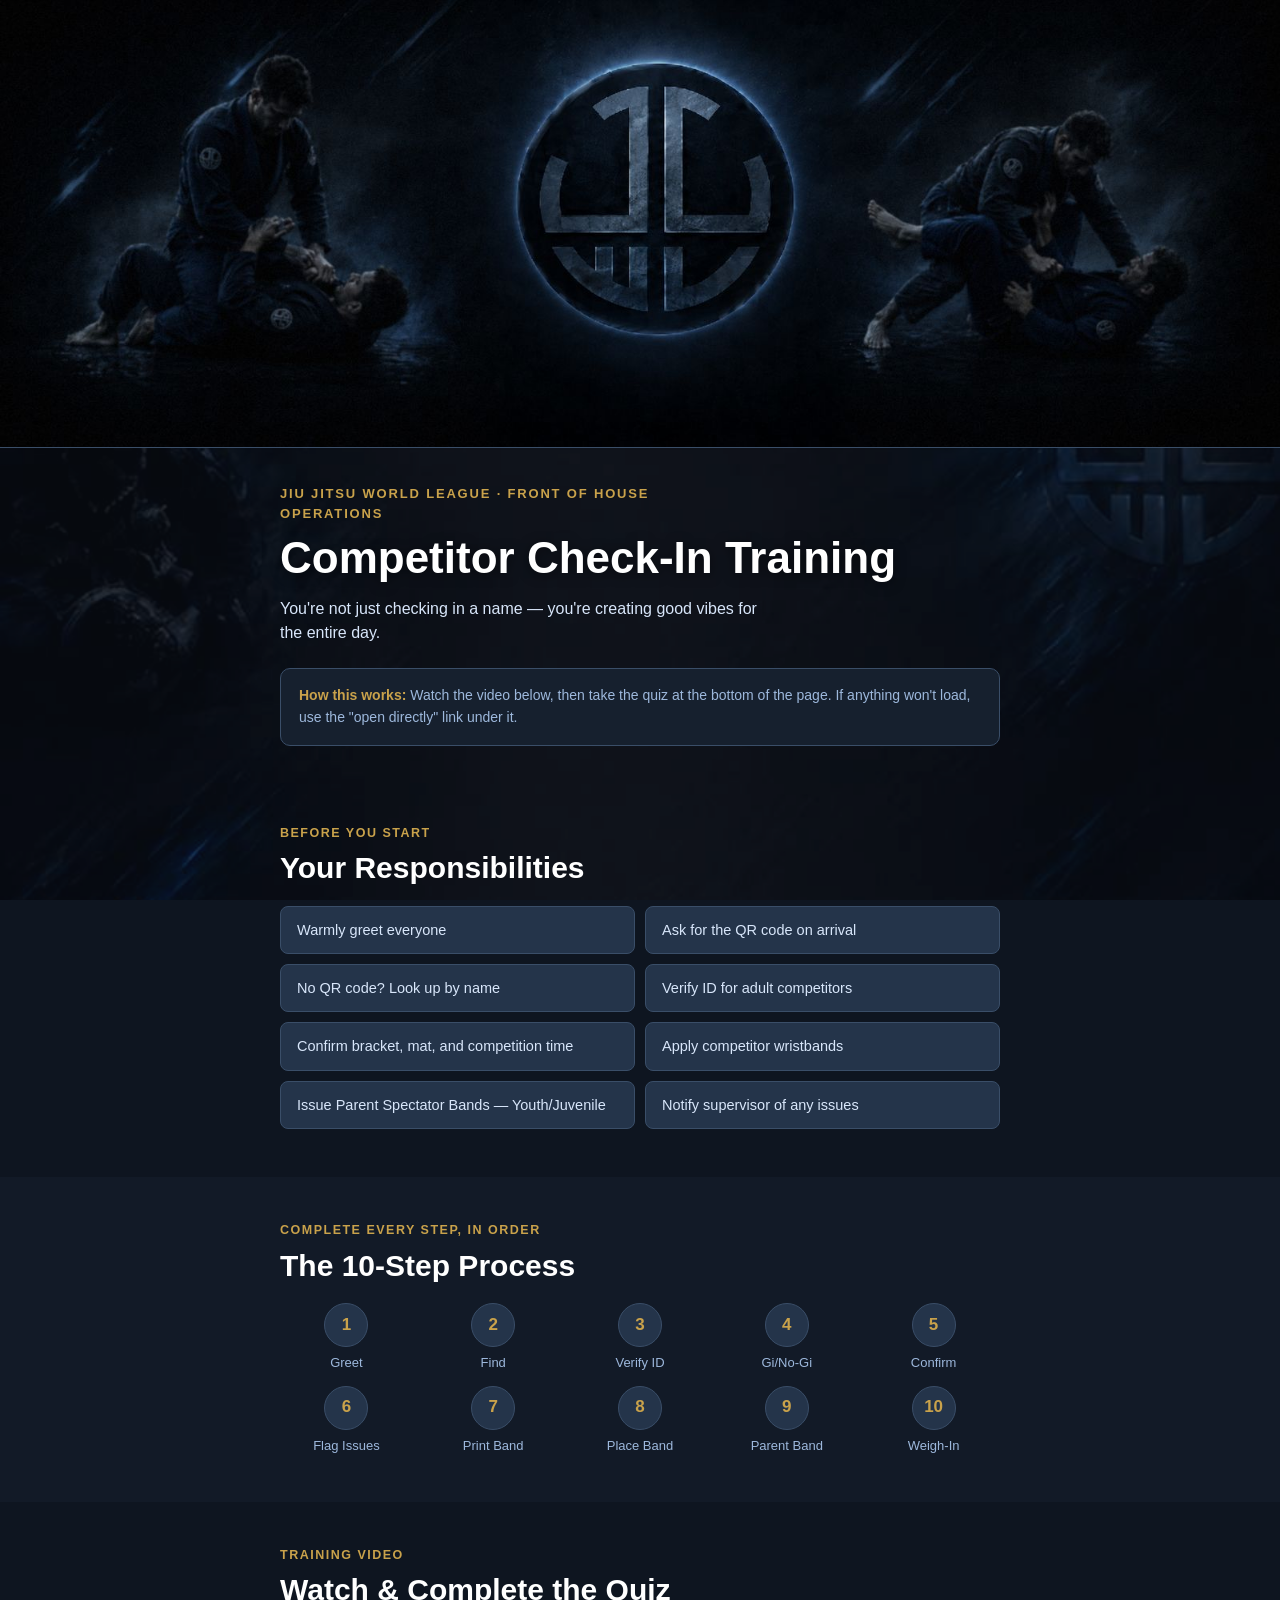
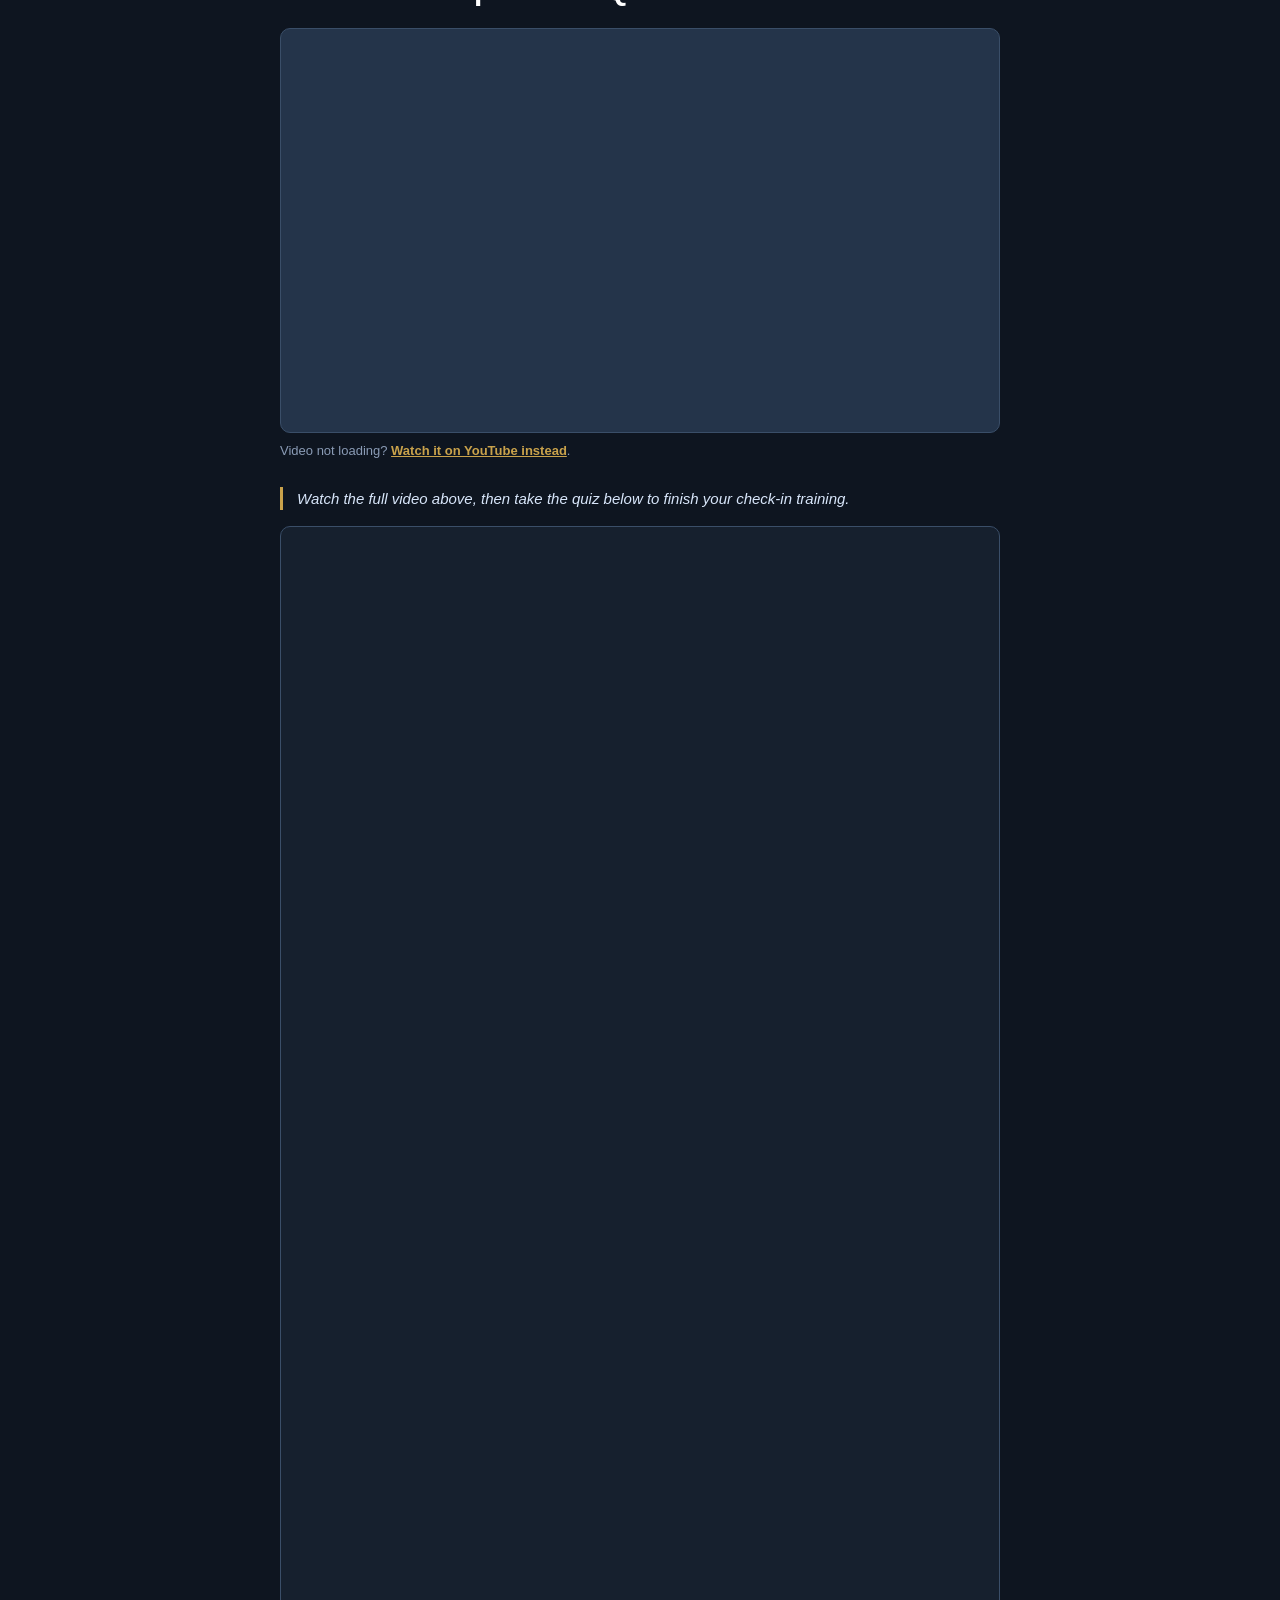
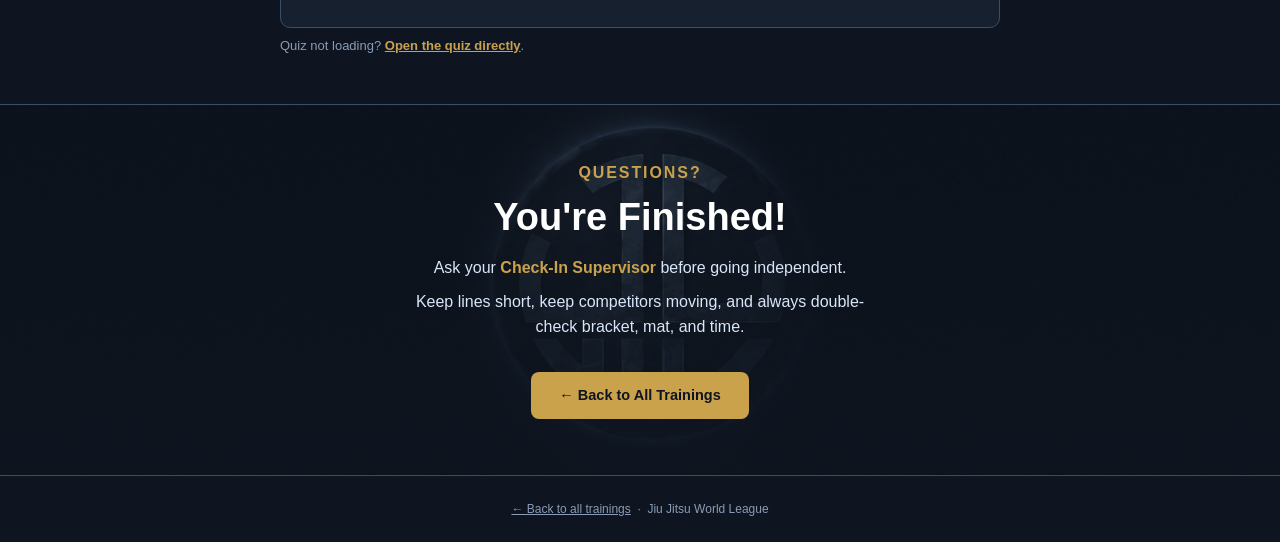
==== checkin.html @ 496cf8bf "Webtraining" ====
<!DOCTYPE html>
<html lang="en">
<head>
<meta charset="UTF-8">
<meta name="viewport" content="width=device-width, initial-scale=1.0">
<title>Competitor Check-In Training — JJWL</title>
<meta name="robots" content="noindex, nofollow">
<link rel="icon" href="assets/img/logo.png">
<link rel="stylesheet" href="assets/css/style.css">

<!--
  ============================================================
  BEFORE PUBLISHING — 2 things to paste in (search for "PASTE"):
  1. PASTE_YOUTUBE_ID   — the ID from the YouTube video URL
     (youtube.com/watch?v=THIS_PART)
  2. PASTE_FORM_ID       — from the Google Form's share link
     Form > Send > Link icon copies something like:
     https://docs.google.com/forms/d/e/1FAIpQLSxxxxxxx/viewform
     The long string after /d/e/ and before /viewform is the ID.

  This training only has ONE video and ONE quiz (not three, like
  Runners/Scorekeeper), so there's no sticky part-tracker here.
  ============================================================
-->
</head>
<body>

<div class="masthead" role="img" aria-label="Jiu Jitsu World League"></div>

<!-- ============ HERO ============ -->
<header class="hero">
  <div class="wrap">
    <p class="eyebrow">Jiu Jitsu World League · Front of House Operations</p>
    <h1>Competitor Check-In Training</h1>
    <p>You're not just checking in a name — you're creating good vibes for the entire day.</p>
    <div class="how">
      <strong>How this works:</strong> Watch the video below, then take the quiz at the bottom of the page. If anything won't load, use the "open directly" link under it.
    </div>
  </div>
</header>

<!-- ============ RESPONSIBILITIES ============ -->
<section class="section" id="responsibilities">
  <div class="wrap">
    <p class="eyebrow">Before You Start</p>
    <h2>Your Responsibilities</h2>

    <ul class="resp-list">
      <li>Warmly greet everyone</li>
      <li>Ask for the QR code on arrival</li>
      <li>No QR code? Look up by name</li>
      <li>Verify ID for adult competitors</li>
      <li>Confirm bracket, mat, and competition time</li>
      <li>Apply competitor wristbands</li>
      <li>Issue Parent Spectator Bands — Youth/Juvenile</li>
      <li>Notify supervisor of any issues</li>
    </ul>
  </div>
</section>

<!-- ============ 10-STEP PROCESS ============ -->
<section class="section tint" id="process">
  <div class="wrap">
    <p class="eyebrow">Complete Every Step, In Order</p>
    <h2>The 10-Step Process</h2>

    <div class="step-grid">
      <div class="step-item"><div class="step-num">1</div><div class="step-label">Greet</div></div>
      <div class="step-item"><div class="step-num">2</div><div class="step-label">Find</div></div>
      <div class="step-item"><div class="step-num">3</div><div class="step-label">Verify ID</div></div>
      <div class="step-item"><div class="step-num">4</div><div class="step-label">Gi/No-Gi</div></div>
      <div class="step-item"><div class="step-num">5</div><div class="step-label">Confirm</div></div>
      <div class="step-item"><div class="step-num">6</div><div class="step-label">Flag Issues</div></div>
      <div class="step-item"><div class="step-num">7</div><div class="step-label">Print Band</div></div>
      <div class="step-item"><div class="step-num">8</div><div class="step-label">Place Band</div></div>
      <div class="step-item"><div class="step-num">9</div><div class="step-label">Parent Band</div></div>
      <div class="step-item"><div class="step-num">10</div><div class="step-label">Weigh-In</div></div>
    </div>
  </div>
</section>

<!-- ============ VIDEO + QUIZ ============ -->
<section class="section" id="training">
  <div class="wrap">
    <p class="eyebrow">Training Video</p>
    <h2>Watch &amp; Complete the Quiz</h2>

    <div class="media">
      <iframe
        src="https://www.youtube.com/embed/PASTE_YOUTUBE_ID"
        title="JJWL Competitor Check-In Training"
        loading="lazy"
        allow="accelerometer; autoplay; clipboard-write; encrypted-media; gyroscope; picture-in-picture"
        allowfullscreen>
      </iframe>
    </div>
    <p class="fallback">Video not loading? <a href="https://youtu.be/PASTE_YOUTUBE_ID" target="_blank" rel="noopener">Watch it on YouTube instead</a>.</p>

    <p class="prompt">Watch the full video above, then take the quiz below to finish your check-in training.</p>

    <div class="quiz-wrap">
      <iframe
        src="https://docs.google.com/forms/d/e/1FAIpQLSeArsvNrVSuJvgzMQ-HZOB-FztEDygBgOSZ3XLzz6iSzv5R9w/viewform?embedded=true"
        title="JJWL Competitor Check-In Training quiz"
        loading="lazy">
        Loading…
      </iframe>
    </div>
    <p class="fallback">Quiz not loading? <a href="https://docs.google.com/forms/d/e/1FAIpQLSeArsvNrVSuJvgzMQ-HZOB-FztEDygBgOSZ3XLzz6iSzv5R9w/viewform" target="_blank" rel="noopener">Open the quiz directly</a>.</p>
  </div>
</section>

<!-- ============ CLOSING BANNER ============ -->
<section class="closing" id="finished">
  <p class="eyebrow">Questions?</p>
  <h2>You're Finished!</h2>
  <p>Ask your <span class="contact">Check-In Supervisor</span> before going independent.</p>
  <p>Keep lines short, keep competitors moving, and always double-check bracket, mat, and time.</p>
  <a class="back-btn" href="index.html">← Back to All Trainings</a>
</section>

<footer>
  <a href="index.html">← Back to all trainings</a> &nbsp;·&nbsp; Jiu Jitsu World League
</footer>

</body>
</html>
---- assets/css/style.css ----
/* ============================================================
   JJWL TRAINING — SHARED STYLESHEET
   Palette pulled directly from Runners_Training_Final_Final.pptx
   Update colors/fonts here once; every page picks it up.
   ============================================================ */

:root{
  --bg-deepest: #0E1520;
  --bg-panel:   #16202E;
  --bg-panel2:  #24344A;
  --line:       #3A4E68;

  --gold:       #C9A24B;
  --gold-dim:   #6A5A32;

  --text-ice:    #D8E6FA;
  --text-steel:  #9DB8DC;
  --text-steel2: #8A9BB5;
  --white:       #FFFFFF;

  --success: #6FC5A0;
  --danger:  #E06B6B;

  --max: 760px;
  --font: -apple-system, BlinkMacSystemFont, "Segoe UI", Arial, Helvetica, sans-serif;
}

*{ box-sizing: border-box; }
html{ scroll-behavior: smooth; }
@media (prefers-reduced-motion: reduce){
  html{ scroll-behavior: auto; }
  *{ animation: none !important; transition: none !important; }
}

body{
  margin: 0;
  font-family: var(--font);
  color: var(--text-steel);
  background: var(--bg-deepest);
  line-height: 1.55;
}

/* atmospheric fixed texture behind everything */
body::before{
  content: "";
  position: fixed;
  inset: 0;
  background-image: url("../img/bg-texture.jpg");
  background-size: cover;
  background-position: center;
  background-attachment: fixed;
  opacity: 0.55;
  z-index: -1;
}

a{ color: var(--gold); }
a:focus-visible, button:focus-visible{
  outline: 3px solid var(--gold);
  outline-offset: 2px;
}

img, iframe{ max-width: 100%; }

.wrap{
  max-width: var(--max);
  margin: 0 auto;
  padding: 0 20px;
}

/* ---------- sticky progress tracker ---------- */
.tracker{
  position: sticky;
  top: 0;
  z-index: 50;
  background: rgba(14, 21, 32, 0.94);
  backdrop-filter: blur(6px);
  border-bottom: 1px solid var(--line);
  padding: 10px 16px;
  display: flex;
  align-items: center;
  justify-content: center;
  gap: 6px;
}
.tracker-inner{
  display: flex;
  align-items: center;
  gap: 6px;
  max-width: var(--max);
  width: 100%;
}
.tracker-step{
  flex: 1;
  display: flex;
  align-items: center;
  gap: 6px;
  text-decoration: none;
}
.tracker-dot{
  width: 22px;
  height: 22px;
  min-width: 22px;
  border-radius: 50%;
  background: var(--bg-panel2);
  border: 2px solid var(--line);
  display: flex;
  align-items: center;
  justify-content: center;
  font-size: 11px;
  font-weight: 700;
  color: var(--text-steel2);
}
.tracker-step.active .tracker-dot,
.tracker-step.done .tracker-dot{
  background: var(--gold);
  border-color: var(--gold);
  color: var(--bg-deepest);
}
.tracker-label{
  font-size: 11px;
  font-weight: 700;
  letter-spacing: 0.06em;
  color: var(--text-steel2);
  text-transform: uppercase;
  display: none;
}
.tracker-step.active .tracker-label{ color: var(--white); }
.tracker-line{
  flex: 1;
  height: 2px;
  background: var(--line);
  min-width: 12px;
}
.tracker-line.done{ background: var(--gold); }

@media (min-width: 560px){
  .tracker-label{ display: inline; }
}

/* ---------- masthead / banner ---------- */
.masthead{
  width: 100%;
  aspect-ratio: 1600 / 560;
  background-image: url("../img/banner.jpg");
  background-size: cover;
  background-position: center;
  border-bottom: 1px solid var(--line);
}

/* ---------- hero ---------- */
.hero{
  padding: 36px 20px 34px;
}
.hero .eyebrow{
  color: var(--gold);
  font-size: 13px;
  font-weight: 700;
  letter-spacing: 0.14em;
  text-transform: uppercase;
  margin: 0 0 10px;
}
.hero h1{
  color: var(--white);
  font-size: clamp(30px, 6vw, 44px);
  font-weight: 800;
  line-height: 1.1;
  margin: 0 0 14px;
  text-shadow: 0 2px 12px rgba(0,0,0,0.5);
}
.hero p{
  color: var(--text-ice);
  font-size: 16px;
  max-width: 56ch;
  margin: 0 0 8px;
}
.hero .how{
  margin-top: 22px;
  padding: 16px 18px;
  background: var(--bg-panel);
  border: 1px solid var(--line);
  border-radius: 10px;
  color: var(--text-steel);
  font-size: 14px;
}
.hero .how strong{ color: var(--gold); }

/* ---------- section ---------- */
.section{ padding: 44px 20px 48px; }
.section.tint{ background: rgba(22, 32, 46, 0.55); }

.eyebrow{
  color: var(--gold);
  font-weight: 800;
  letter-spacing: 0.12em;
  text-transform: uppercase;
  font-size: 12.5px;
  margin: 0 0 8px;
}
h2{
  color: var(--white);
  font-size: clamp(24px, 4.5vw, 30px);
  font-weight: 800;
  margin: 0 0 20px;
  line-height: 1.15;
}

.objectives{
  background: var(--bg-panel2);
  border: 1px solid var(--line);
  border-radius: 10px;
  padding: 18px 20px;
  margin: 0 0 24px;
}
.objectives p{
  margin: 0 0 10px;
  font-weight: 700;
  color: var(--white);
  font-size: 14.5px;
}
.objectives ul{
  margin: 0;
  padding-left: 20px;
}
.objectives li{
  margin-bottom: 6px;
  font-size: 15px;
  color: var(--text-ice);
}
.objectives li::marker{ color: var(--gold); }
.objectives li:last-child{ margin-bottom: 0; }

/* ---------- media embeds ---------- */
.media{
  position: relative;
  width: 100%;
  aspect-ratio: 16 / 9;
  background: var(--bg-panel2);
  border: 1px solid var(--line);
  border-radius: 10px;
  overflow: hidden;
}
.media iframe{
  position: absolute;
  inset: 0;
  width: 100%;
  height: 100%;
  border: 0;
}
.fallback{
  font-size: 13px;
  color: var(--text-steel2);
  margin: 8px 0 0;
}
.fallback a{ font-weight: 700; }

.prompt{
  margin: 26px 0 16px;
  font-style: italic;
  color: var(--text-ice);
  font-size: 15px;
  padding-left: 14px;
  border-left: 3px solid var(--gold);
}

.quiz-wrap{
  border: 1px solid var(--line);
  border-radius: 10px;
  overflow: hidden;
  background: var(--bg-panel);
}
.quiz-wrap iframe{
  display: block;
  width: 100%;
  height: 1100px;
  border: 0;
}

/* ---------- closing banner ---------- */
.closing{
  padding: 56px 20px;
  text-align: center;
  background-image: linear-gradient(180deg, rgba(14,21,32,0.72), rgba(14,21,32,0.9)), url("../img/closing-bg.jpg");
  background-size: cover, cover;
  background-position: center, center;
  border-top: 1px solid var(--line);
}
.closing .eyebrow{ color: var(--gold); }
.closing h2{
  color: var(--white);
  font-size: clamp(28px, 6vw, 38px);
  margin: 4px 0 16px;
}
.closing p{
  color: var(--text-ice);
  max-width: 52ch;
  margin: 0 auto 10px;
  font-size: 16px;
}
.closing .contact{
  color: var(--gold);
  font-weight: 700;
}
.closing .back-btn{
  display: inline-block;
  margin-top: 22px;
  padding: 12px 28px;
  background: var(--gold);
  color: var(--bg-deepest);
  font-weight: 800;
  font-size: 14.5px;
  text-decoration: none;
  border-radius: 8px;
  transition: transform 0.15s ease, opacity 0.15s ease;
}
.closing .back-btn:hover{
  transform: translateY(-1px);
  opacity: 0.92;
}

footer{
  padding: 24px 20px;
  text-align: center;
  font-size: 12px;
  color: var(--text-steel2);
  border-top: 1px solid var(--line);
}
footer a{ color: var(--text-steel2); }

/* ---------- step grid (numbered process overview) ---------- */
.step-grid{
  display: grid;
  grid-template-columns: repeat(2, 1fr);
  gap: 14px;
}
@media (min-width: 620px){
  .step-grid{ grid-template-columns: repeat(5, 1fr); }
  .step-grid.cols-4{ grid-template-columns: repeat(4, 1fr); }
}

/* ---------- two-panel compare (allowed / not allowed) ---------- */
.compare-grid{
  display: grid;
  grid-template-columns: 1fr;
  gap: 14px;
}
@media (min-width: 620px){
  .compare-grid{ grid-template-columns: 1fr 1fr; }
}
.compare-panel{
  border-radius: 10px;
  padding: 18px 20px;
  border: 1px solid var(--line);
}
.compare-panel.good{ background: rgba(111, 197, 160, 0.08); border-color: rgba(111, 197, 160, 0.35); }
.compare-panel.bad{ background: rgba(224, 107, 107, 0.08); border-color: rgba(224, 107, 107, 0.35); }
.compare-panel p{
  margin: 0 0 10px;
  font-weight: 800;
  font-size: 13px;
  letter-spacing: 0.06em;
  text-transform: uppercase;
}
.compare-panel.good p{ color: var(--success); }
.compare-panel.bad p{ color: var(--danger); }
.compare-panel ul{
  margin: 0;
  padding-left: 20px;
}
.compare-panel li{
  color: var(--text-ice);
  font-size: 15px;
  margin-bottom: 6px;
}
.step-item{
  display: flex;
  flex-direction: column;
  align-items: center;
  text-align: center;
  gap: 8px;
}
.step-num{
  width: 44px;
  height: 44px;
  border-radius: 50%;
  background: var(--bg-panel2);
  border: 1px solid var(--line);
  color: var(--gold);
  font-weight: 800;
  font-size: 17px;
  display: flex;
  align-items: center;
  justify-content: center;
}
.step-label{
  font-size: 13px;
  color: var(--text-steel);
  line-height: 1.25;
}

/* ---------- responsibilities list ---------- */
.resp-list{
  display: grid;
  grid-template-columns: 1fr;
  gap: 10px;
  list-style: none;
  margin: 0;
  padding: 0;
}
@media (min-width: 620px){
  .resp-list{ grid-template-columns: 1fr 1fr; }
}
.resp-list li{
  background: var(--bg-panel2);
  border: 1px solid var(--line);
  border-radius: 8px;
  padding: 12px 16px;
  font-size: 14.5px;
  color: var(--text-ice);
}

/* ---------- rule callout (single critical statement) ---------- */
.rule-callout{
  border: 1.5px solid var(--gold);
  background: rgba(200, 162, 75, 0.08);
  border-radius: 12px;
  padding: 28px 24px;
  text-align: center;
}
.rule-callout .rule-eyebrow{
  color: var(--gold);
  font-weight: 800;
  letter-spacing: 0.1em;
  text-transform: uppercase;
  font-size: 12px;
  margin: 0 0 10px;
}
.rule-callout h3{
  color: var(--white);
  font-size: clamp(22px, 5vw, 30px);
  font-weight: 800;
  margin: 0 0 14px;
}
.rule-callout p{
  color: var(--text-ice);
  font-size: 15px;
  max-width: 52ch;
  margin: 0 auto;
}
.rule-steps{
  display: flex;
  justify-content: center;
  align-items: center;
  gap: 10px;
  margin: 18px 0;
  flex-wrap: wrap;
  font-weight: 700;
  color: var(--gold);
}
.rule-steps span.arrow{ color: var(--text-steel2); font-weight: 400; }

.hub-hero{
  padding: 40px 20px 30px;
  text-align: left;
}
.hub-logo{
  width: 64px;
  height: auto;
  margin-bottom: 18px;
}
.hub-grid{
  display: grid;
  grid-template-columns: 1fr;
  gap: 14px;
  padding: 10px 20px 60px;
  max-width: var(--max);
  margin: 0 auto;
}
@media (min-width: 620px){
  .hub-grid{ grid-template-columns: 1fr 1fr; }
}

.card{
  display: block;
  background: var(--bg-panel);
  border: 1px solid var(--line);
  border-radius: 12px;
  padding: 22px;
  text-decoration: none;
  transition: border-color 0.15s ease, transform 0.15s ease;
}
.card:hover{
  border-color: var(--gold);
  transform: translateY(-2px);
}
.card .card-eyebrow{
  font-size: 11px;
  font-weight: 800;
  letter-spacing: 0.1em;
  text-transform: uppercase;
  color: var(--gold);
  margin: 0 0 8px;
}
.card h3{
  color: var(--white);
  font-size: 19px;
  font-weight: 800;
  margin: 0 0 8px;
}
.card p{
  color: var(--text-steel);
  font-size: 14px;
  margin: 0;
}
.card.disabled{
  opacity: 0.55;
  pointer-events: none;
}
.card.disabled .card-eyebrow{ color: var(--text-steel2); }
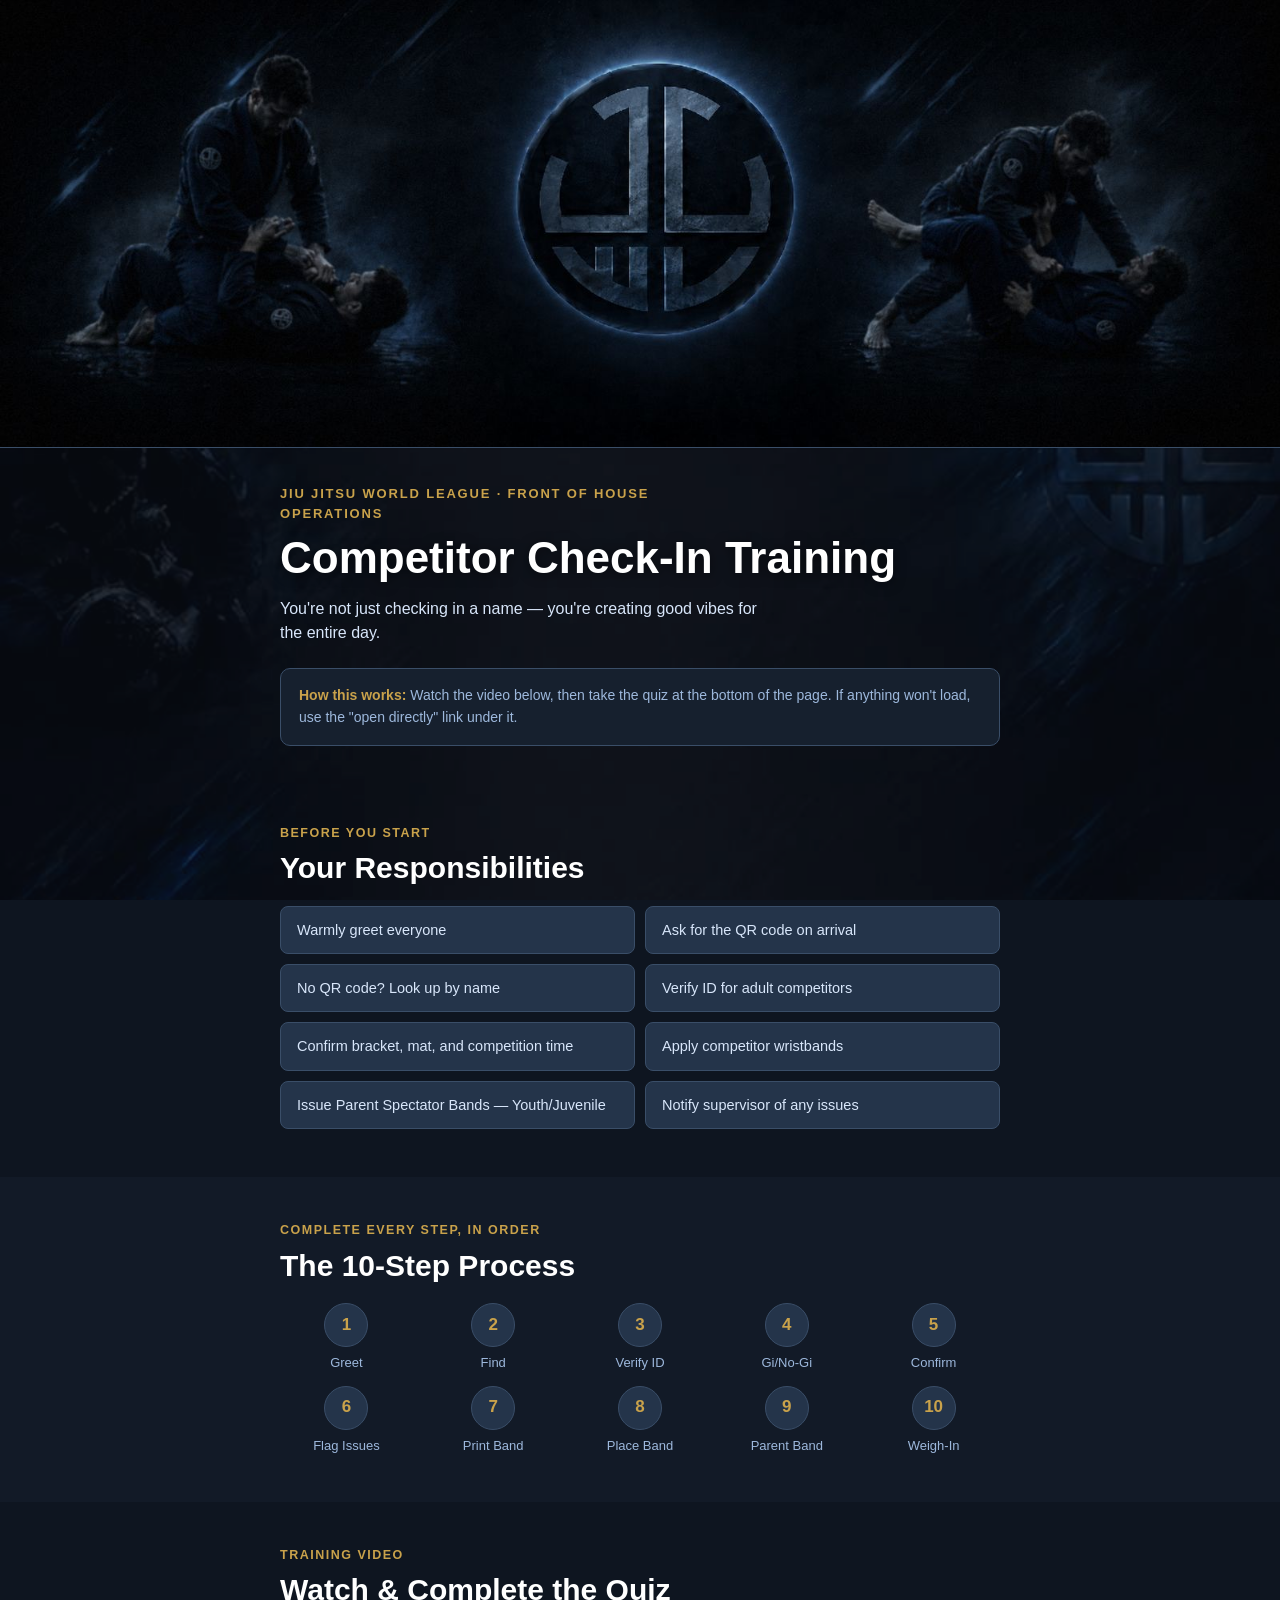
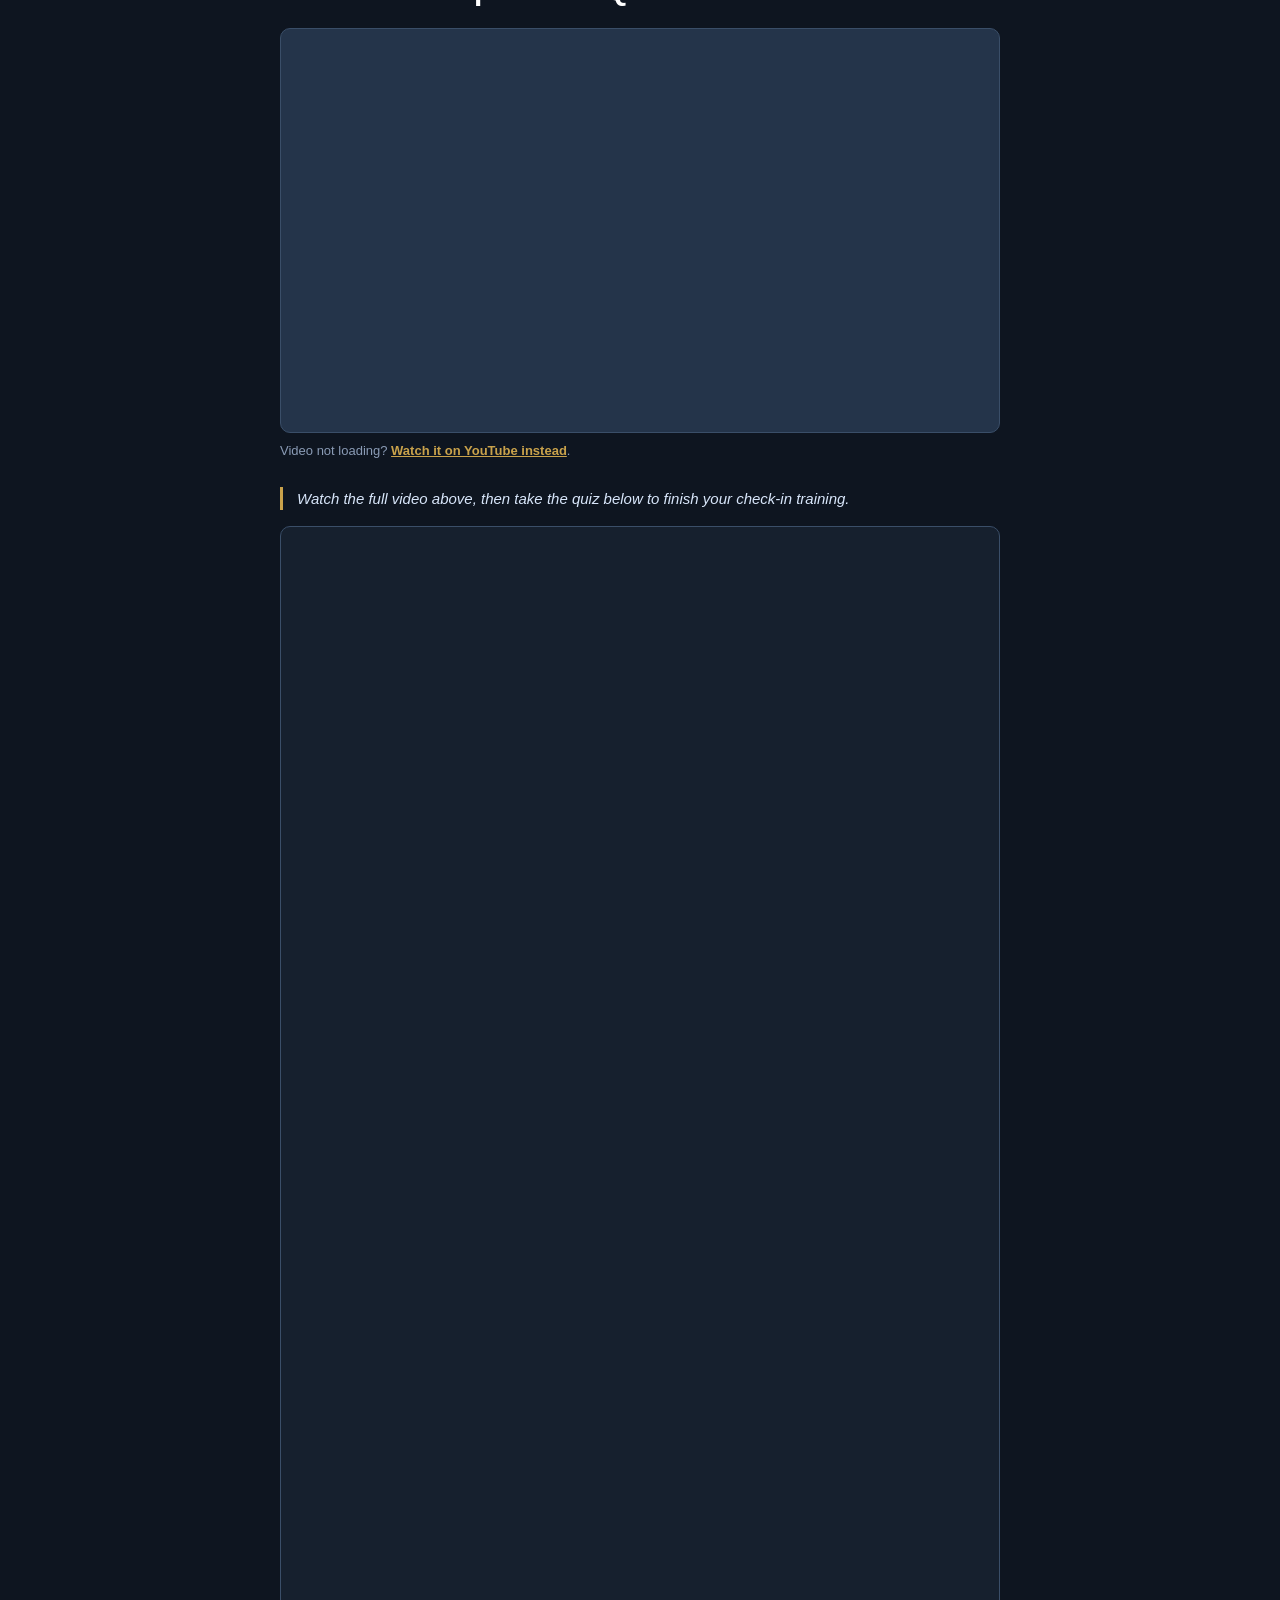
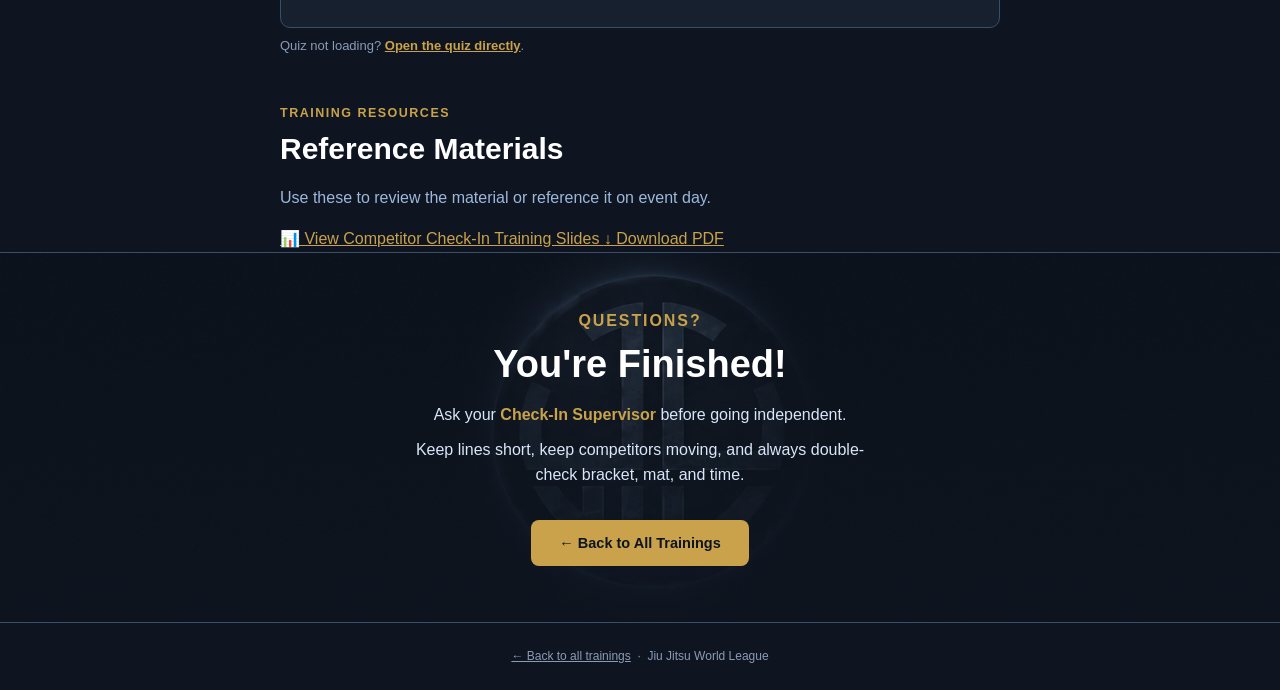
==== commit 14f8dda0: "Add files via upload" ====
--- a/checkin.html
+++ b/checkin.html
@@ -11,7 +11,7 @@
 <!--
   ============================================================
   BEFORE PUBLISHING — 2 things to paste in (search for "PASTE"):
-  1. PASTE_YOUTUBE_ID   — the ID from the YouTube video URL
+  1. 9Bcp1tZAEyQ   — the ID from the YouTube video URL
      (youtube.com/watch?v=THIS_PART)
   2. PASTE_FORM_ID       — from the Google Form's share link
      Form > Send > Link icon copies something like:
@@ -87,14 +87,14 @@
 
     <div class="media">
       <iframe
-        src="https://www.youtube.com/embed/PASTE_YOUTUBE_ID"
+        src="https://www.youtube.com/embed/9Bcp1tZAEyQ"
         title="JJWL Competitor Check-In Training"
         loading="lazy"
         allow="accelerometer; autoplay; clipboard-write; encrypted-media; gyroscope; picture-in-picture"
         allowfullscreen>
       </iframe>
     </div>
-    <p class="fallback">Video not loading? <a href="https://youtu.be/PASTE_YOUTUBE_ID" target="_blank" rel="noopener">Watch it on YouTube instead</a>.</p>
+    <p class="fallback">Video not loading? <a href="https://youtu.be/9Bcp1tZAEyQ" target="_blank" rel="noopener">Watch it on YouTube instead</a>.</p>
 
     <p class="prompt">Watch the full video above, then take the quiz below to finish your check-in training.</p>
 
@@ -107,6 +107,27 @@
       </iframe>
     </div>
     <p class="fallback">Quiz not loading? <a href="https://docs.google.com/forms/d/e/1FAIpQLSeArsvNrVSuJvgzMQ-HZOB-FztEDygBgOSZ3XLzz6iSzv5R9w/viewform" target="_blank" rel="noopener">Open the quiz directly</a>.</p>
+  </div>
+</section>
+
+<!-- ============ RESOURCES ============ -->
+<section class="resources">
+  <div class="wrap">
+    <p class="eyebrow">Training Resources</p>
+    <h2>Reference Materials</h2>
+    <p>Use these to review the material or reference it on event day.</p>
+    <div class="resource-links">
+      <a class="resource-btn slides"
+         href="https://docs.google.com/presentation/d/1KOscRLANUFKazbWeoIpy2soWSEYWPhQI/edit?usp=sharing&ouid=118189400253342565702&rtpof=true&sd=true"
+         target="_blank" rel="noopener">
+        📊 View Competitor Check-In Training Slides
+      </a>
+      <a class="resource-btn pdf"
+         href="https://drive.google.com/file/d/1gcO3ojp0K6Q0HoosDfpublHVc8nx87Nt/view?usp=sharing"
+         target="_blank" rel="noopener">
+        ↓ Download PDF
+      </a>
+    </div>
   </div>
 </section>
 
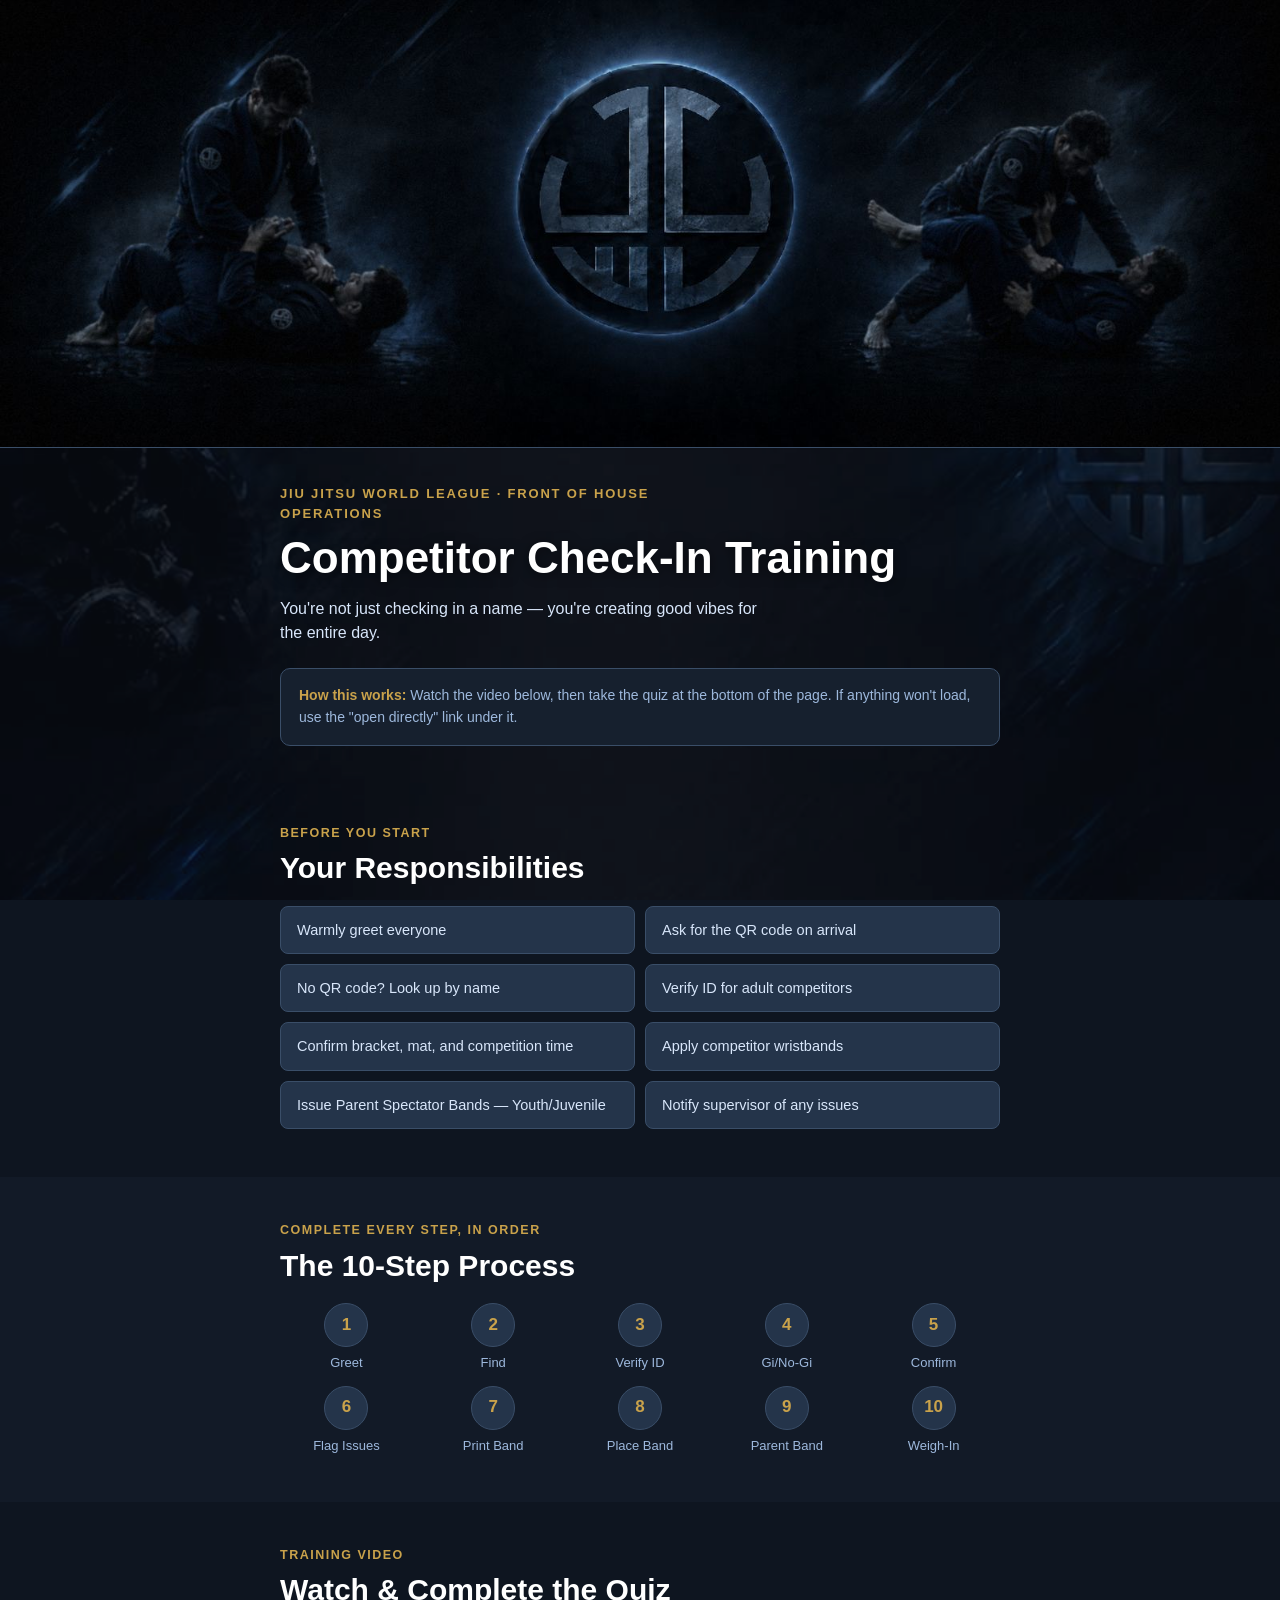
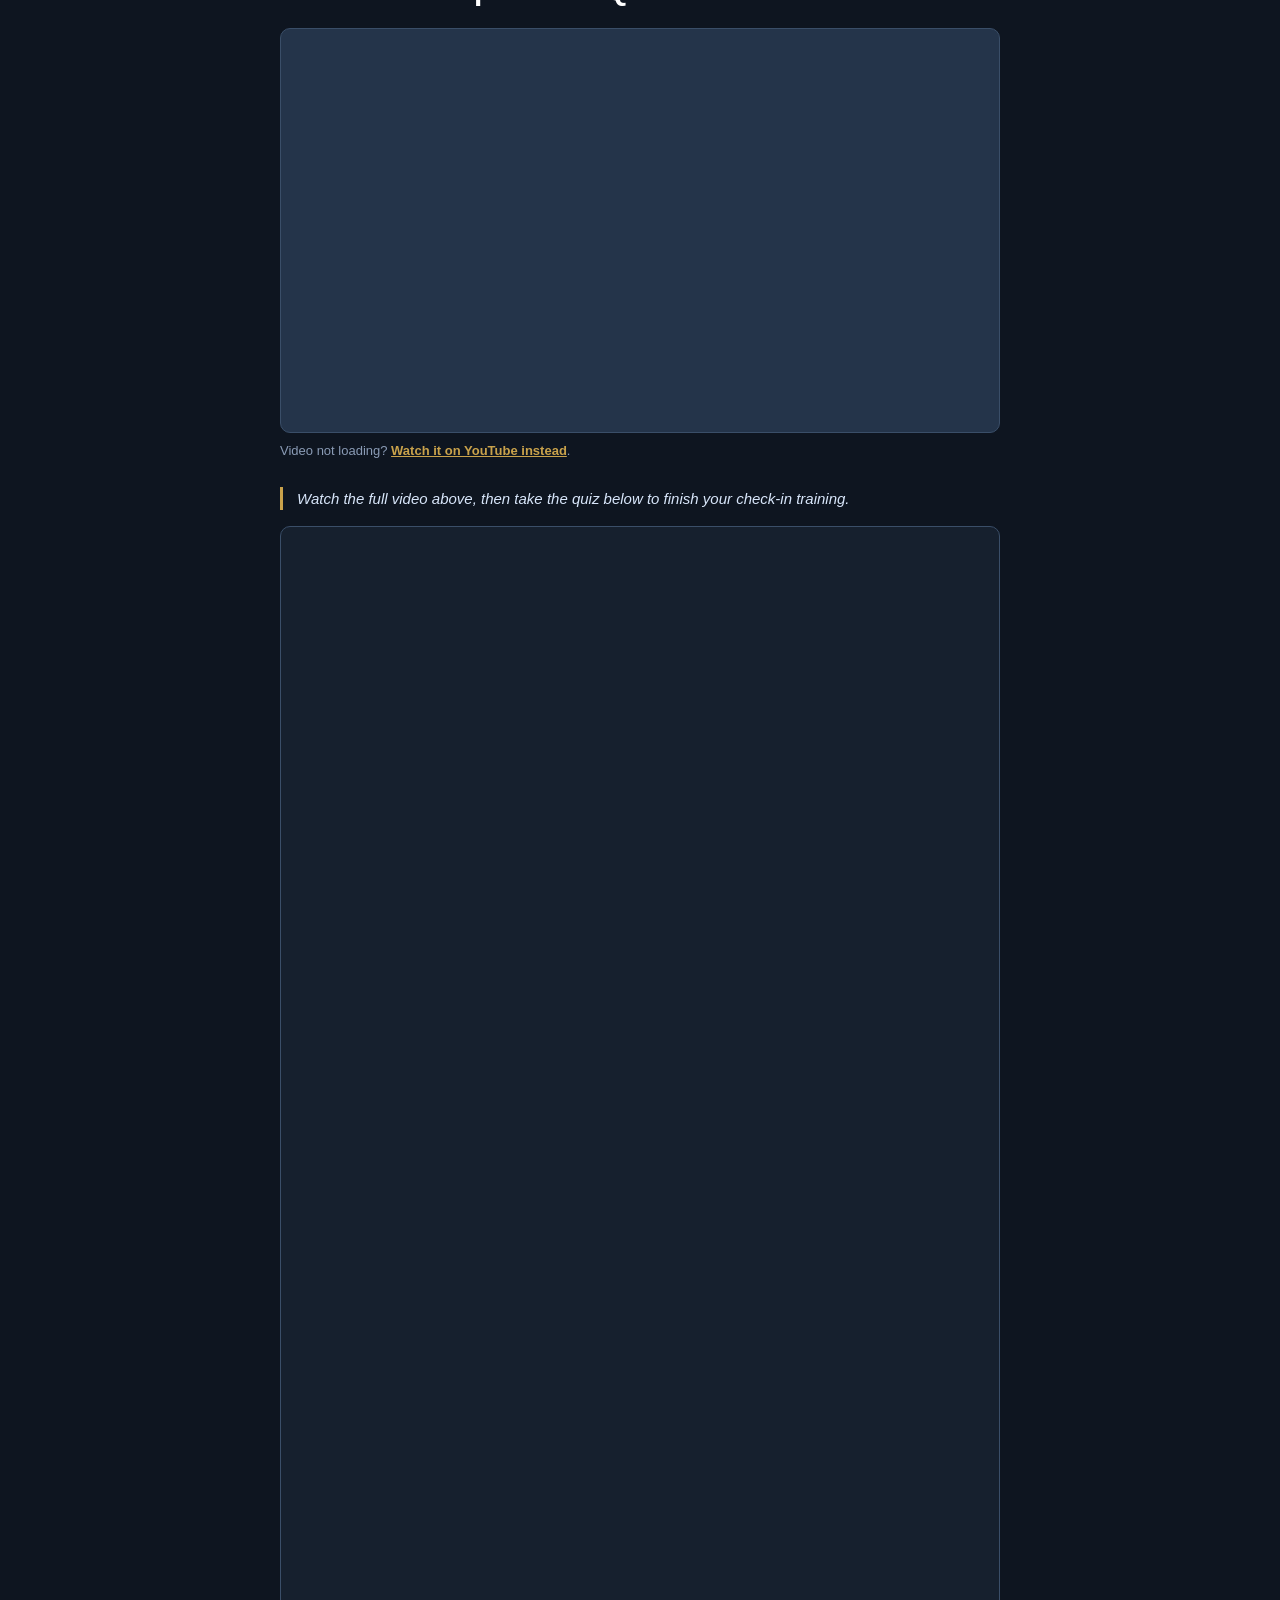
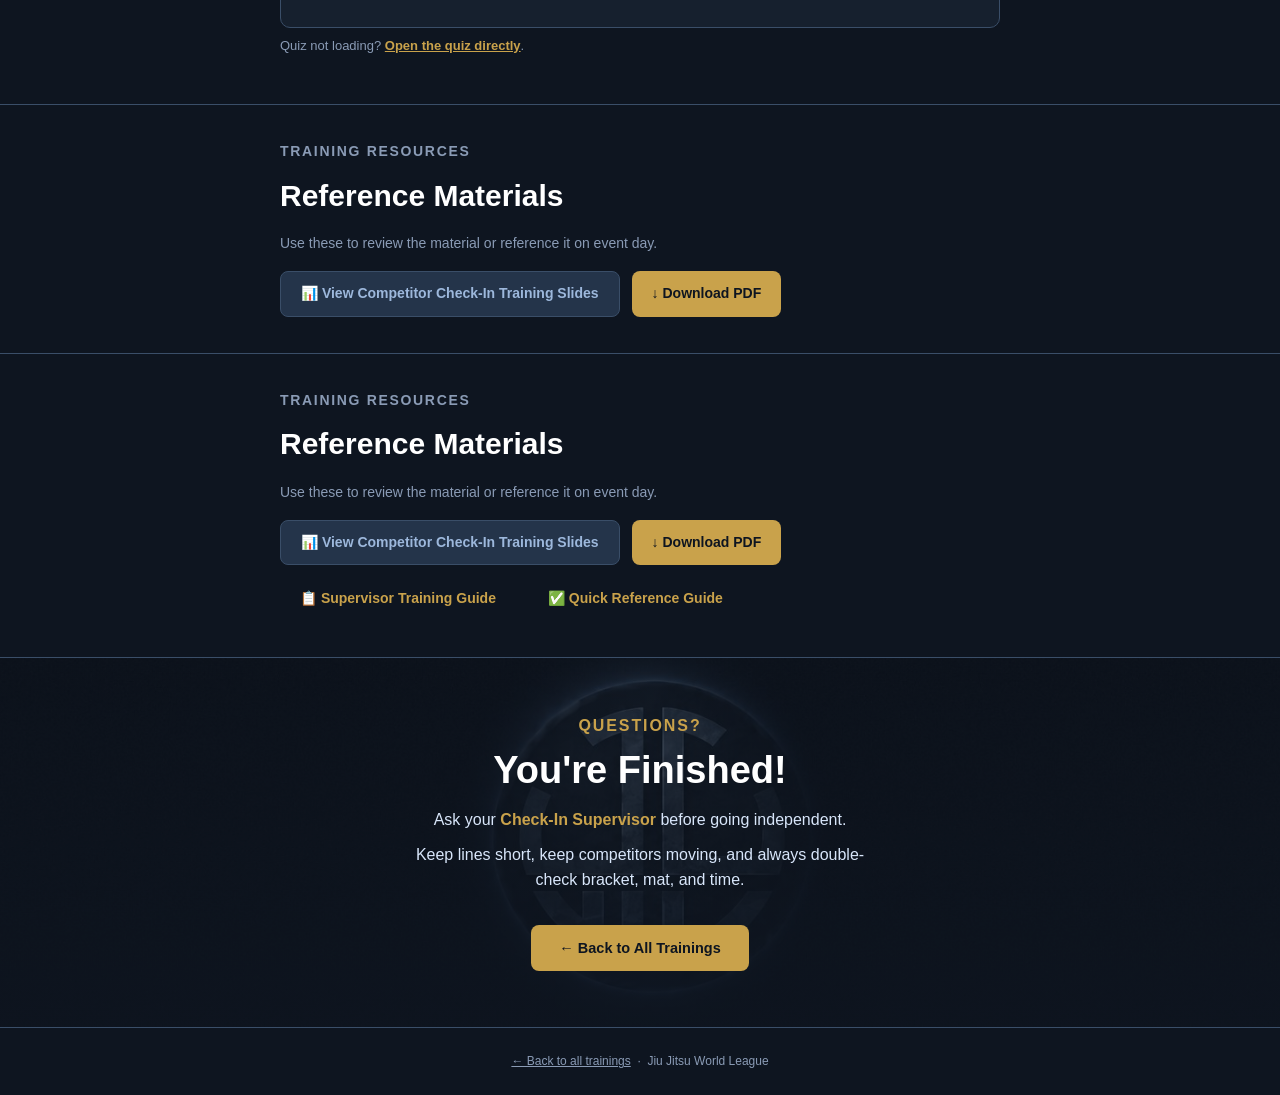
==== commit f5527cf7: "Add files via upload" ====
--- a/checkin.html
+++ b/checkin.html
@@ -131,6 +131,37 @@
   </div>
 </section>
 
+<!-- ============ RESOURCES ============ -->
+<section class="resources">
+  <div class="wrap">
+    <p class="eyebrow">Training Resources</p>
+    <h2>Reference Materials</h2>
+    <p>Use these to review the material or reference it on event day.</p>
+    <div class="resource-links">
+      <a class="resource-btn slides"
+         href="https://docs.google.com/presentation/d/1KOscRLANUFKazbWeoIpy2soWSEYWPhQI/edit?usp=sharing&ouid=118189400253342565702&rtpof=true&sd=true"
+         target="_blank" rel="noopener">
+        📊 View Competitor Check-In Training Slides
+      </a>
+      <a class="resource-btn pdf"
+         href="https://drive.google.com/file/d/1gcO3ojp0K6Q0HoosDfpublHVc8nx87Nt/view?usp=sharing"
+         target="_blank" rel="noopener">
+        ↓ Download PDF
+      </a>
+      <a class="resource-btn doc"
+         href="https://docs.google.com/document/d/1q4YgLeVVUdJq0oFGzbNHgt0xEEbwfRpl/edit?usp=sharing&ouid=118189400253342565702&rtpof=true&sd=true"
+         target="_blank" rel="noopener">
+        📋 Supervisor Training Guide
+      </a>
+      <a class="resource-btn doc"
+         href="https://docs.google.com/document/d/1sKwtCBR5nAENRehGyMGBiMo_aSLgADKf/edit?usp=sharing&ouid=118189400253342565702&rtpof=true&sd=true"
+         target="_blank" rel="noopener">
+        ✅ Quick Reference Guide
+      </a>
+    </div>
+  </div>
+</section>
+
 <!-- ============ CLOSING BANNER ============ -->
 <section class="closing" id="finished">
   <p class="eyebrow">Questions?</p>
--- a/assets/css/style.css
+++ b/assets/css/style.css
@@ -417,6 +417,43 @@
   color: var(--text-ice);
 }
 
+/* ---------- resource bar ---------- */
+.resources{
+  padding: 36px 20px;
+  border-top: 1px solid var(--line);
+}
+.resources .wrap > p{
+  color: var(--text-steel2);
+  font-size: 14px;
+  margin: 0 0 16px;
+}
+.resource-links{
+  display: flex;
+  flex-wrap: wrap;
+  gap: 12px;
+}
+.resource-btn{
+  display: inline-flex;
+  align-items: center;
+  gap: 8px;
+  padding: 11px 20px;
+  border-radius: 8px;
+  font-size: 14px;
+  font-weight: 700;
+  text-decoration: none;
+  transition: transform 0.15s ease, opacity 0.15s ease;
+}
+.resource-btn:hover{ transform: translateY(-1px); opacity: 0.88; }
+.resource-btn.slides{
+  background: var(--bg-panel2);
+  border: 1px solid var(--line);
+  color: var(--ice);
+}
+.resource-btn.pdf{
+  background: var(--gold);
+  color: var(--bg-deepest);
+}
+
 /* ---------- rule callout (single critical statement) ---------- */
 .rule-callout{
   border: 1.5px solid var(--gold);
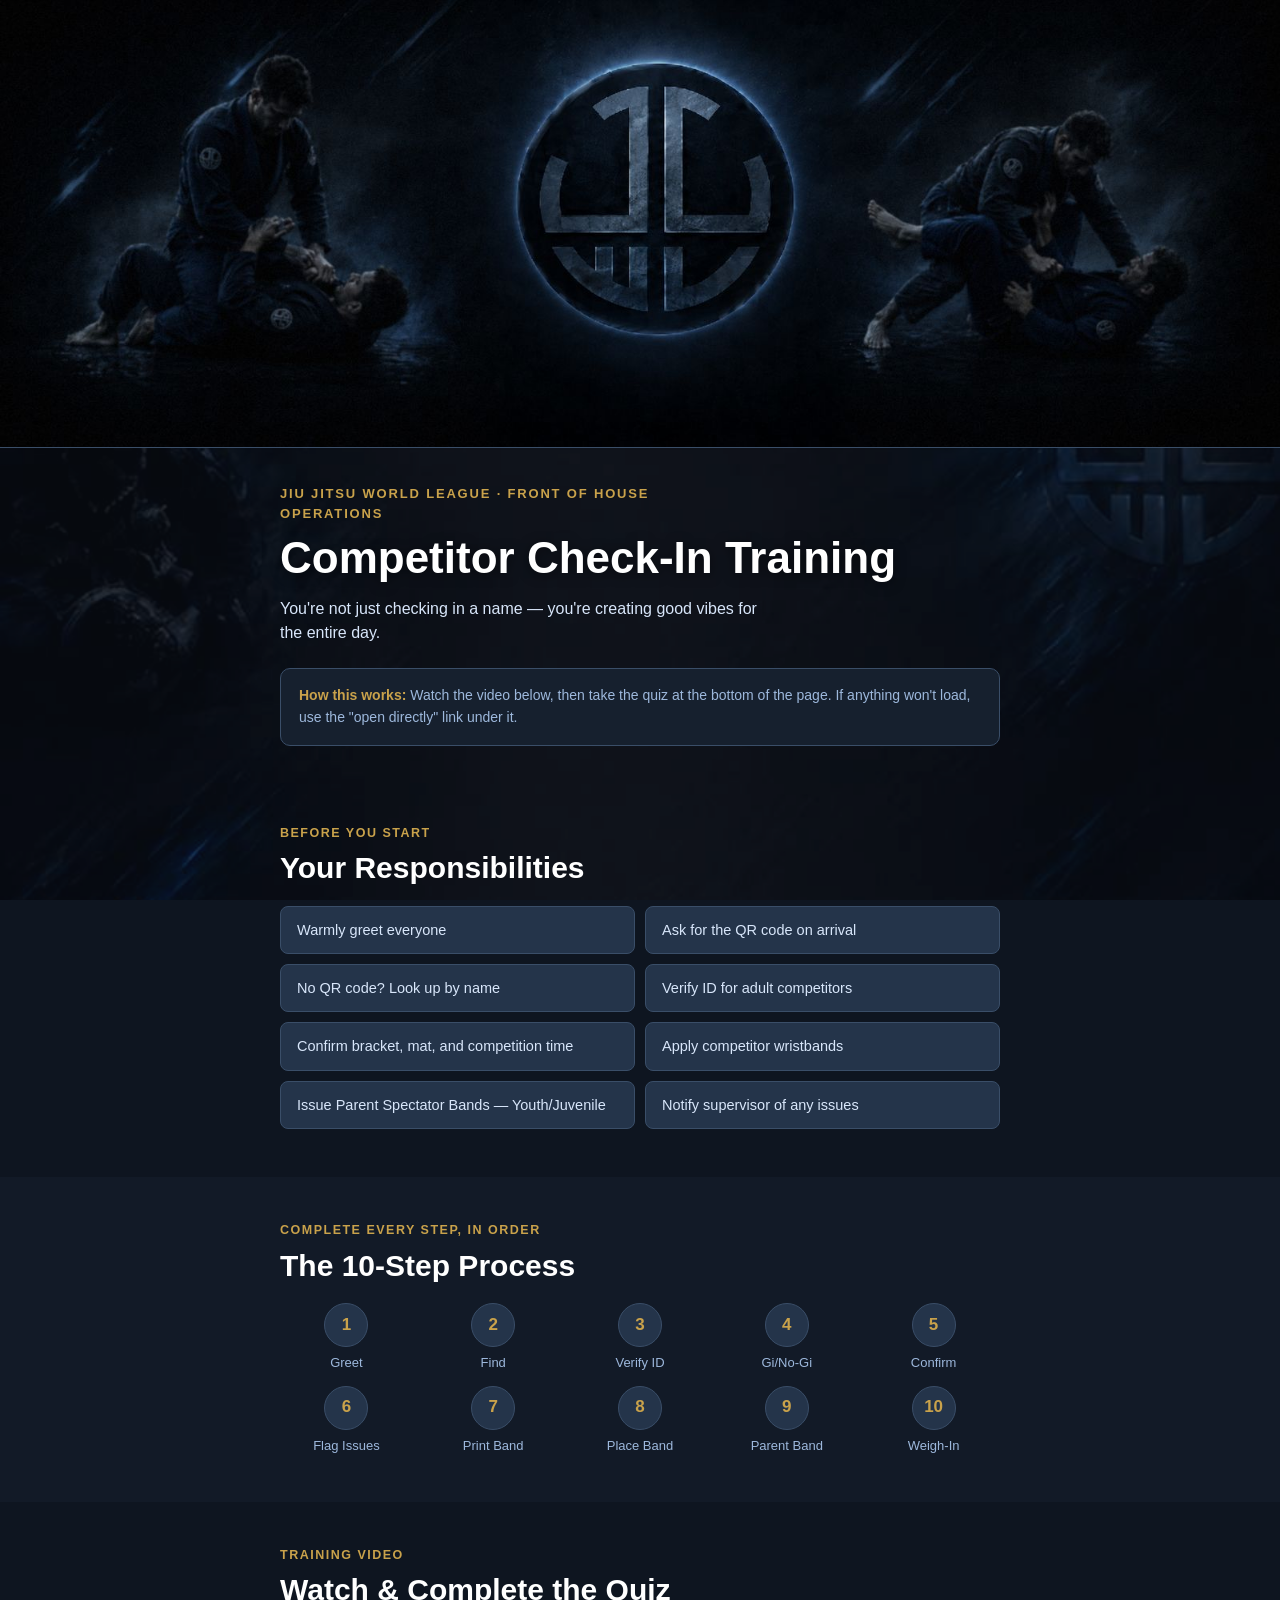
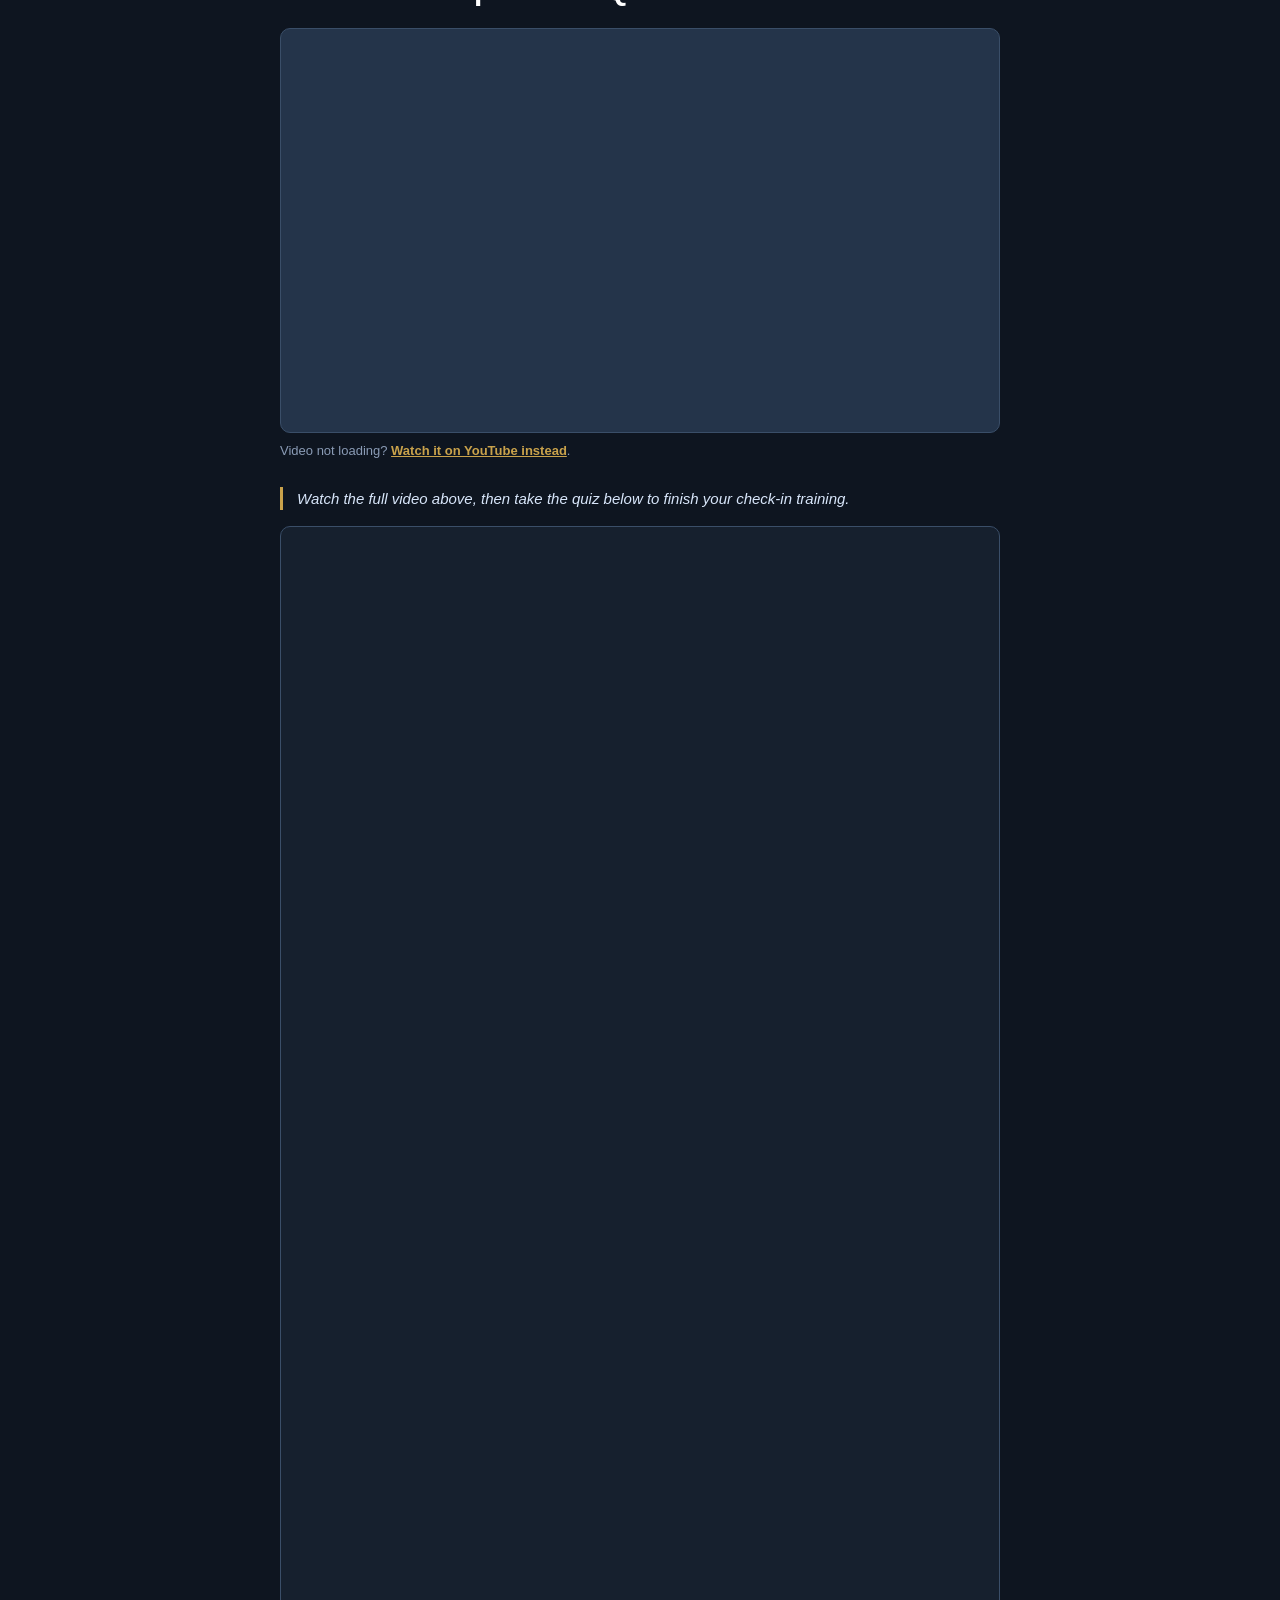
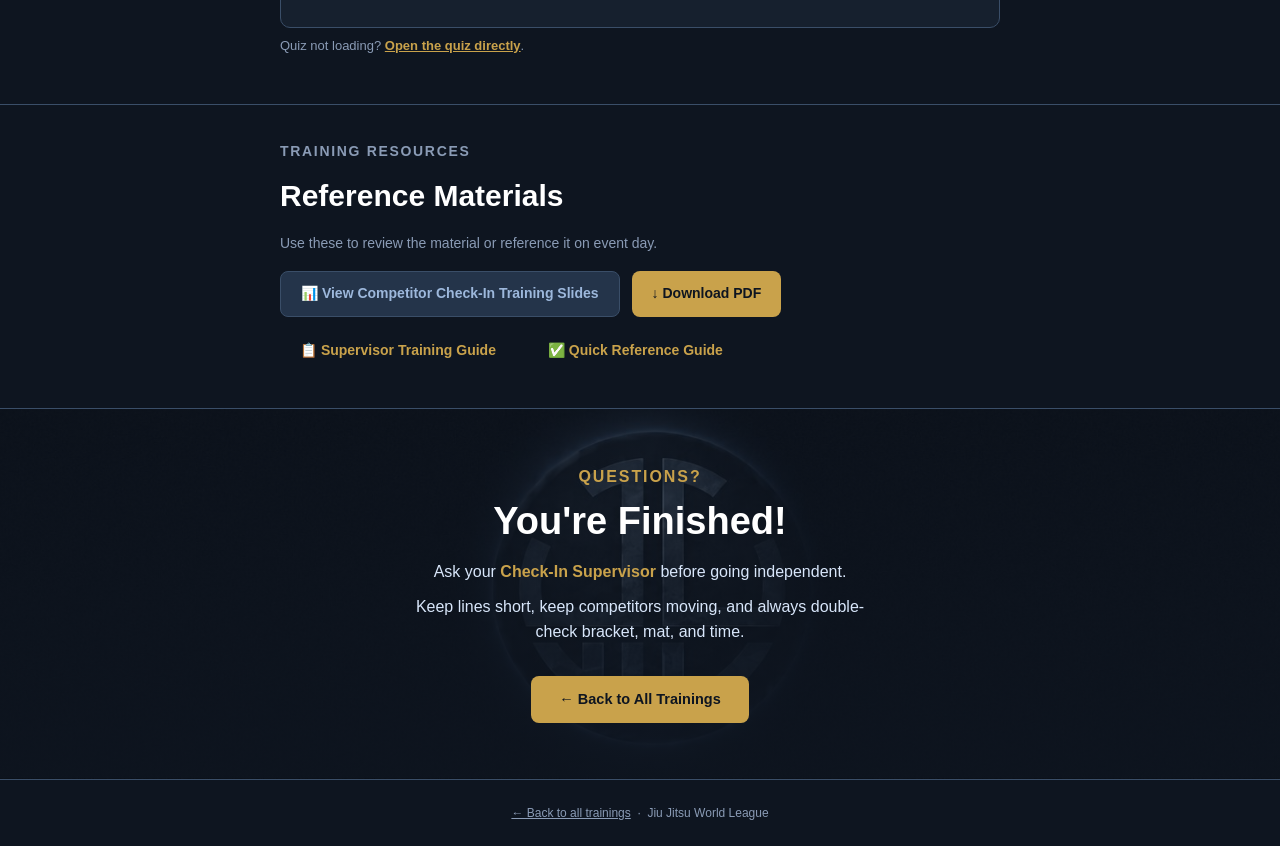
==== commit b30577ad: "Add files via upload" ====
--- a/checkin.html
+++ b/checkin.html
@@ -127,27 +127,6 @@
          target="_blank" rel="noopener">
         ↓ Download PDF
       </a>
-    </div>
-  </div>
-</section>
-
-<!-- ============ RESOURCES ============ -->
-<section class="resources">
-  <div class="wrap">
-    <p class="eyebrow">Training Resources</p>
-    <h2>Reference Materials</h2>
-    <p>Use these to review the material or reference it on event day.</p>
-    <div class="resource-links">
-      <a class="resource-btn slides"
-         href="https://docs.google.com/presentation/d/1KOscRLANUFKazbWeoIpy2soWSEYWPhQI/edit?usp=sharing&ouid=118189400253342565702&rtpof=true&sd=true"
-         target="_blank" rel="noopener">
-        📊 View Competitor Check-In Training Slides
-      </a>
-      <a class="resource-btn pdf"
-         href="https://drive.google.com/file/d/1gcO3ojp0K6Q0HoosDfpublHVc8nx87Nt/view?usp=sharing"
-         target="_blank" rel="noopener">
-        ↓ Download PDF
-      </a>
       <a class="resource-btn doc"
          href="https://docs.google.com/document/d/1q4YgLeVVUdJq0oFGzbNHgt0xEEbwfRpl/edit?usp=sharing&ouid=118189400253342565702&rtpof=true&sd=true"
          target="_blank" rel="noopener">
